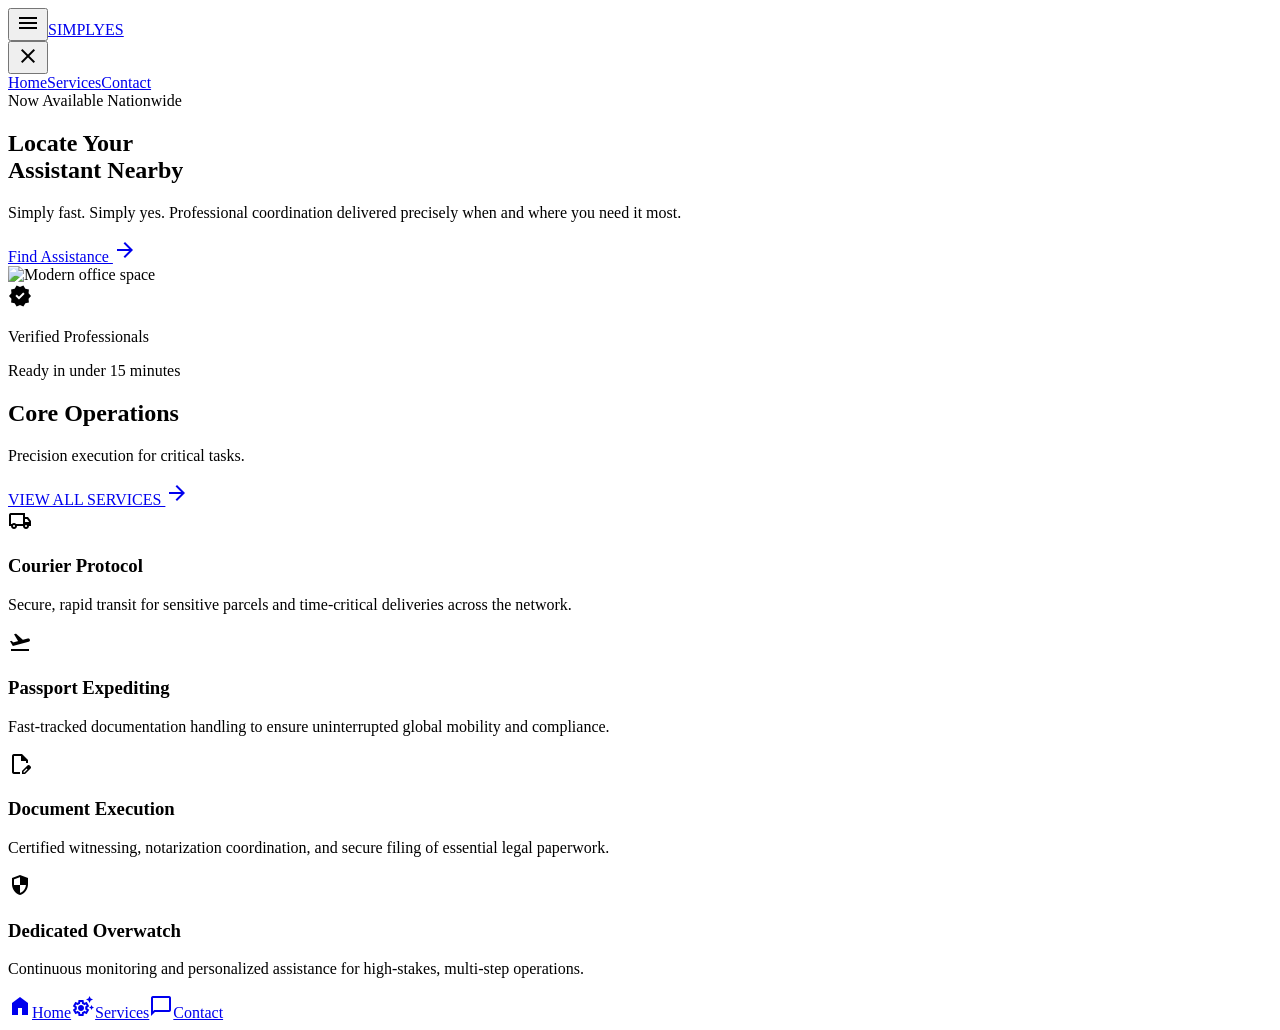
==== index.html @ 73995c8f "Initial commit" ====
<!DOCTYPE html>
<html class="light" lang="en">
<head>
<meta charset="utf-8"/>
<meta content="width=device-width, initial-scale=1.0" name="viewport"/>
<title>SIMPLYES - Locate Your Assistant</title>
<link href="https://fonts.googleapis.com/css2?family=Manrope:wght@400;500;600;700;800&family=Inter:wght@400;500;600&display=swap" rel="stylesheet"/>
<link href="https://fonts.googleapis.com/css2?family=Material+Symbols+Outlined:wght,FILL@100..700,0..1&display=swap" rel="stylesheet"/>
<script src="https://cdn.tailwindcss.com?plugins=forms,container-queries"></script>
<script id="tailwind-config">
  tailwind.config = {
    darkMode: "class",
    theme: {
      extend: {
        "colors": {
          "on-error": "#ffffff",
          "surface-container-high": "#e6e9e8",
          "outline": "#737a67",
          "tertiary": "#9b3684",
          "inverse-on-surface": "#eff1f0",
          "primary-container": "#8bc34a",
          "on-primary-fixed-variant": "#2e4f00",
          "surface-bright": "#f8faf9",
          "primary": "#3e6a00",
          "on-secondary-fixed": "#00201c",
          "tertiary-fixed": "#ffd7ee",
          "on-tertiary-fixed": "#3a0030",
          "surface-container-highest": "#e1e3e2",
          "error": "#ba1a1a",
          "surface-container-lowest": "#ffffff",
          "secondary-container": "#85f6e5",
          "on-surface": "#191c1c",
          "surface-dim": "#d8dada",
          "on-error-container": "#93000a",
          "background": "#f8faf9",
          "on-background": "#191c1c",
          "inverse-surface": "#2e3131",
          "surface-variant": "#e1e3e2",
          "error-container": "#ffdad6",
          "on-secondary": "#ffffff",
          "surface-container-low": "#f2f4f3",
          "tertiary-container": "#ff8bde",
          "on-surface-variant": "#424939",
          "primary-fixed-dim": "#9ed75b",
          "surface-container": "#eceeed",
          "primary-fixed": "#b9f474",
          "secondary-fixed": "#85f6e5",
          "on-primary-container": "#2d4e00",
          "outline-variant": "#c2c9b4",
          "on-primary-fixed": "#0f2000",
          "on-tertiary-fixed-variant": "#7e1b6a",
          "secondary": "#006a60",
          "on-primary": "#ffffff",
          "on-secondary-fixed-variant": "#005048",
          "on-secondary-container": "#007166",
          "on-tertiary": "#ffffff",
          "secondary-fixed-dim": "#67d9c9",
          "on-tertiary-container": "#7c1968",
          "inverse-primary": "#9ed75b",
          "surface": "#f8faf9",
          "tertiary-fixed-dim": "#ffade4",
          "surface-tint": "#3e6a00"
        },
        "borderRadius": {
          "DEFAULT": "0.125rem",
          "lg": "0.25rem",
          "xl": "0.5rem",
          "full": "0.75rem"
        },
        "spacing": {},
        "fontFamily": {
          "headline": ["Manrope"],
          "body": ["Inter"],
          "label": ["Inter"]
        }
      },
    },
  }
</script>
<style>
  body { min-height: max(884px, 100dvh); }
</style>
</head>
<body class="bg-surface text-on-surface font-body antialiased selection:bg-primary-fixed selection:text-on-primary-fixed">

<div id="site-header"></div>

<main class="pb-24">
  <!-- Hero Section -->
  <section class="relative px-6 pt-8 pb-12 overflow-hidden">
    <div class="max-w-7xl mx-auto flex flex-col md:flex-row items-center gap-12 relative z-10">
      <div class="w-full md:w-1/2 flex flex-col items-start text-left z-10">
        <div class="bg-primary_fixed/20 backdrop-blur-md px-4 py-1.5 rounded-full mb-6 border border-primary/10 inline-flex items-center gap-2">
          <span class="w-2 h-2 rounded-full bg-primary animate-pulse"></span>
          <span class="text-xs font-label font-medium text-on-primary-container tracking-wider uppercase">Now Available Nationwide</span>
        </div>
        <h1 class="font-headline font-extrabold text-[3.5rem] leading-[1.1] tracking-[-0.02em] text-on-surface mb-6">
          Locate Your <br/>
          <span class="text-transparent bg-clip-text bg-gradient-to-r from-primary to-primary-container">Assistant</span> Nearby
        </h1>
        <p class="font-body text-lg text-on-surface-variant mb-8 max-w-md leading-relaxed">
          Simply fast. Simply yes. Professional coordination delivered precisely when and where you need it most.
        </p>
        <a href="https://wa.me/1234567890?text=I%20need%20assistance" target="_blank" class="bg-gradient-to-r from-primary to-primary-container text-on-primary font-label font-medium text-base px-8 py-4 rounded-full shadow-[0px_12px_32px_rgba(25,28,28,0.08)] hover:shadow-[0px_16px_40px_rgba(62,106,0,0.15)] transition-all duration-300 transform hover:-translate-y-1 flex items-center gap-3">
          Find Assistance
          <span class="material-symbols-outlined text-sm" style="font-variation-settings: 'FILL' 1;">arrow_forward</span>
        </a>
      </div>
      <div class="w-full md:w-1/2 relative h-[400px] md:h-[600px] rounded-[2rem] overflow-hidden bg-surface-container-low isolate">
        <div class="absolute -inset-4 bg-tertiary-container/30 blur-3xl rounded-full z-0 pointer-events-none"></div>
        <img alt="Modern office space" class="absolute inset-0 w-full h-full object-cover z-10 mix-blend-multiply opacity-90" data-alt="clean bright modern office desk with laptop coffee cup and notebook soft natural lighting minimal aesthetic" src="https://lh3.googleusercontent.com/aida-public/[base64]"/>
        <!-- Glassmorphism Floating Card -->
        <div class="absolute bottom-6 left-6 right-6 md:left-auto md:right-8 md:bottom-8 bg-surface/70 backdrop-blur-[20px] p-5 rounded-xl border border-outline-variant/15 shadow-[0px_12px_32px_rgba(25,28,28,0.04)] z-20 flex items-center gap-4">
          <div class="w-12 h-12 rounded-full bg-primary-container flex items-center justify-center text-on-primary-container">
            <span class="material-symbols-outlined" style="font-variation-settings: 'FILL' 1;">verified</span>
          </div>
          <div>
            <p class="font-headline font-bold text-on-surface text-sm">Verified Professionals</p>
            <p class="font-body text-xs text-on-surface-variant">Ready in under 15 minutes</p>
          </div>
        </div>
      </div>
    </div>
  </section>

  <!-- Core Operations Bento Grid -->
  <section class="px-6 py-16 bg-surface-container-low">
    <div class="max-w-7xl mx-auto">
      <div class="mb-12 flex flex-col md:flex-row md:items-end justify-between gap-4">
        <div>
          <h2 class="font-headline font-bold text-3xl text-on-surface tracking-tight">Core Operations</h2>
          <p class="font-body text-on-surface-variant mt-2">Precision execution for critical tasks.</p>
        </div>
        <a href="services.html" class="text-primary font-label font-medium text-sm tracking-widest flex items-center gap-2 hover:opacity-80 transition-opacity">
          VIEW ALL SERVICES
          <span class="material-symbols-outlined text-xs">arrow_forward</span>
        </a>
      </div>
      <div class="grid grid-cols-1 md:grid-cols-2 gap-6">
        <!-- Card 1 -->
        <div class="group bg-surface-container-lowest p-8 rounded-2xl flex flex-col gap-6 hover:shadow-[0px_12px_32px_rgba(25,28,28,0.04)] transition-all duration-300">
          <div class="w-14 h-14 rounded-full bg-surface-container-low flex items-center justify-center group-hover:bg-primary-container/20 transition-colors">
            <span class="material-symbols-outlined text-2xl text-primary" style="font-variation-settings: 'FILL' 0;">local_shipping</span>
          </div>
          <div>
            <h3 class="font-headline font-bold text-xl text-on-surface mb-2">Courier Protocol</h3>
            <p class="font-body text-on-surface-variant text-sm leading-relaxed">Secure, rapid transit for sensitive parcels and time-critical deliveries across the network.</p>
          </div>
        </div>
        <!-- Card 2 -->
        <div class="group bg-surface-container-lowest p-8 rounded-2xl flex flex-col gap-6 hover:shadow-[0px_12px_32px_rgba(25,28,28,0.04)] transition-all duration-300">
          <div class="w-14 h-14 rounded-full bg-surface-container-low flex items-center justify-center group-hover:bg-secondary-container/30 transition-colors">
            <span class="material-symbols-outlined text-2xl text-secondary" style="font-variation-settings: 'FILL' 0;">flight_takeoff</span>
          </div>
          <div>
            <h3 class="font-headline font-bold text-xl text-on-surface mb-2">Passport Expediting</h3>
            <p class="font-body text-on-surface-variant text-sm leading-relaxed">Fast-tracked documentation handling to ensure uninterrupted global mobility and compliance.</p>
          </div>
        </div>
        <!-- Card 3 -->
        <div class="group bg-surface-container-lowest p-8 rounded-2xl flex flex-col gap-6 hover:shadow-[0px_12px_32px_rgba(25,28,28,0.04)] transition-all duration-300">
          <div class="w-14 h-14 rounded-full bg-surface-container-low flex items-center justify-center group-hover:bg-secondary-container/30 transition-colors">
            <span class="material-symbols-outlined text-2xl text-secondary" style="font-variation-settings: 'FILL' 0;">edit_document</span>
          </div>
          <div>
            <h3 class="font-headline font-bold text-xl text-on-surface mb-2">Document Execution</h3>
            <p class="font-body text-on-surface-variant text-sm leading-relaxed">Certified witnessing, notarization coordination, and secure filing of essential legal paperwork.</p>
          </div>
        </div>
        <!-- Card 4 -->
        <div class="group bg-surface-container-lowest p-8 rounded-2xl flex flex-col gap-6 hover:shadow-[0px_12px_32px_rgba(25,28,28,0.04)] transition-all duration-300">
          <div class="w-14 h-14 rounded-full bg-surface-container-low flex items-center justify-center group-hover:bg-primary-container/20 transition-colors">
            <span class="material-symbols-outlined text-2xl text-primary" style="font-variation-settings: 'FILL' 0;">security</span>
          </div>
          <div>
            <h3 class="font-headline font-bold text-xl text-on-surface mb-2">Dedicated Overwatch</h3>
            <p class="font-body text-on-surface-variant text-sm leading-relaxed">Continuous monitoring and personalized assistance for high-stakes, multi-step operations.</p>
          </div>
        </div>
      </div>
    </div>
  </section>
</main>

<div id="site-nav"></div>
<script src="components.js"></script>
</body>
</html>
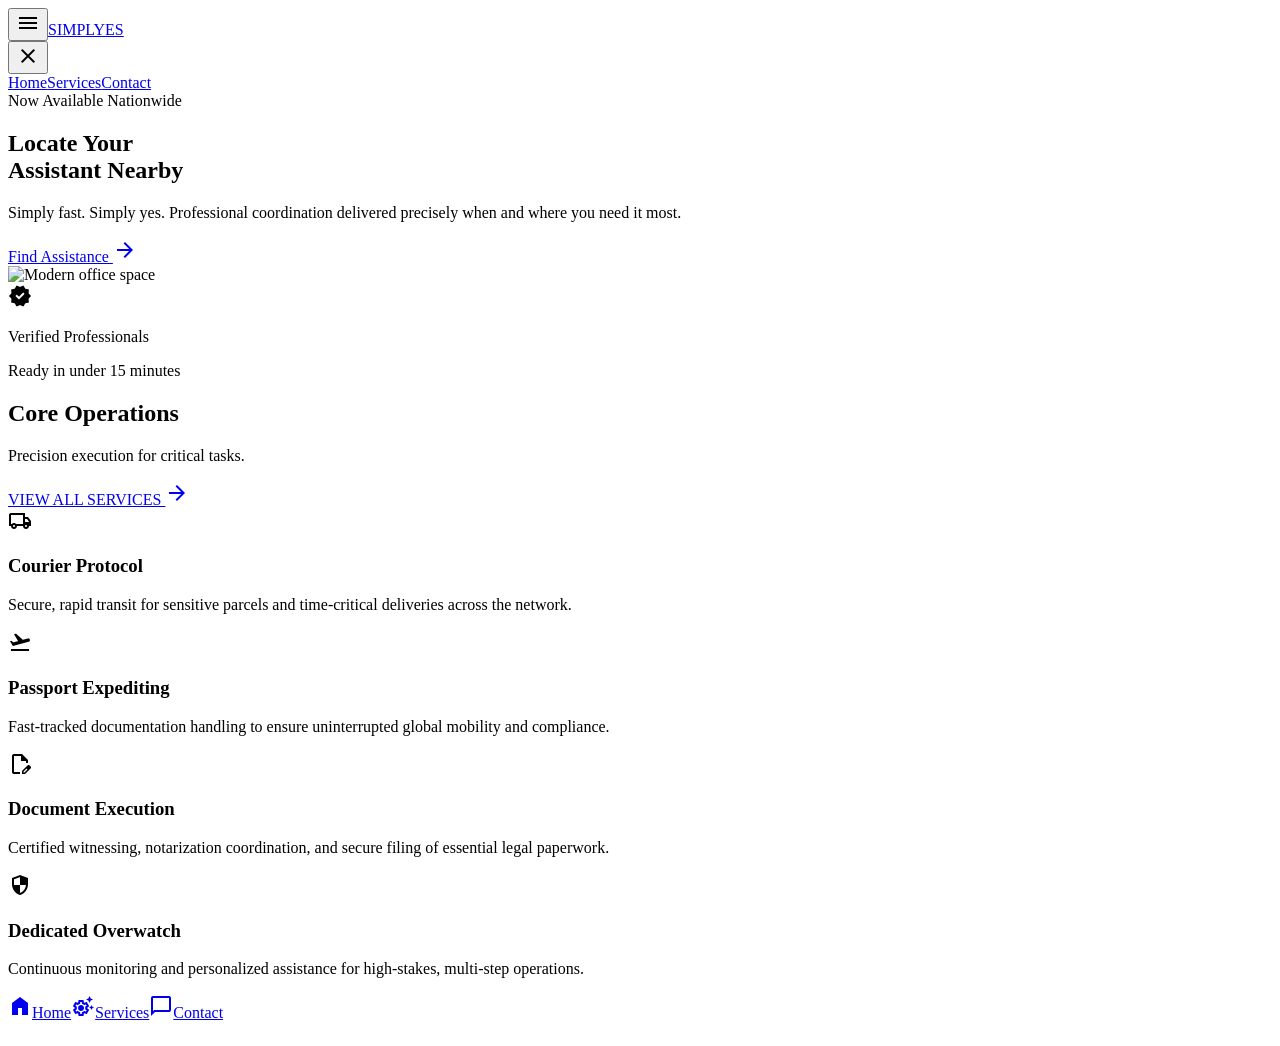
==== commit 9225ce6e: "Optimize for mobile, fix viewport, and add smooth page transitions" ====
--- a/index.html
+++ b/index.html
@@ -2,10 +2,13 @@
 <html class="light" lang="en">
 <head>
 <meta charset="utf-8"/>
-<meta content="width=device-width, initial-scale=1.0" name="viewport"/>
+<meta name="viewport" content="width=device-width, initial-scale=1.0, viewport-fit=cover"/>
 <title>SIMPLYES - Locate Your Assistant</title>
+<link rel="preconnect" href="https://fonts.googleapis.com">
+<link rel="preconnect" href="https://fonts.gstatic.com" crossorigin>
 <link href="https://fonts.googleapis.com/css2?family=Manrope:wght@400;500;600;700;800&family=Inter:wght@400;500;600&display=swap" rel="stylesheet"/>
 <link href="https://fonts.googleapis.com/css2?family=Material+Symbols+Outlined:wght,FILL@100..700,0..1&display=swap" rel="stylesheet"/>
+<link rel="preconnect" href="https://cdn.tailwindcss.com">
 <script src="https://cdn.tailwindcss.com?plugins=forms,container-queries"></script>
 <script id="tailwind-config">
   tailwind.config = {
@@ -78,10 +81,17 @@
   }
 </script>
 <style>
-  body { min-height: max(884px, 100dvh); }
+  /* View Transitions API for modern smooth routing */
+  @view-transition { navigation: auto; }
+  /* Fallback fade-in for older browsers */
+  @keyframes fadeIn { from { opacity: 0; } to { opacity: 1; } }
+  body { 
+    min-height: max(884px, 100dvh); 
+    animation: fadeIn 0.4s cubic-bezier(0.4, 0, 0.2, 1) forwards;
+  }
 </style>
 </head>
-<body class="bg-surface text-on-surface font-body antialiased selection:bg-primary-fixed selection:text-on-primary-fixed">
+<body class="bg-surface text-on-surface font-body antialiased selection:bg-primary-fixed selection:text-on-primary-fixed overflow-x-hidden">
 
 <div id="site-header"></div>
 
@@ -108,7 +118,7 @@
       </div>
       <div class="w-full md:w-1/2 relative h-[400px] md:h-[600px] rounded-[2rem] overflow-hidden bg-surface-container-low isolate">
         <div class="absolute -inset-4 bg-tertiary-container/30 blur-3xl rounded-full z-0 pointer-events-none"></div>
-        <img alt="Modern office space" class="absolute inset-0 w-full h-full object-cover z-10 mix-blend-multiply opacity-90" data-alt="clean bright modern office desk with laptop coffee cup and notebook soft natural lighting minimal aesthetic" src="https://lh3.googleusercontent.com/aida-public/[base64]"/>
+        <img alt="Modern office space" fetchpriority="high" loading="eager" class="absolute inset-0 w-full h-full object-cover z-10 mix-blend-multiply opacity-90" data-alt="clean bright modern office desk with laptop coffee cup and notebook soft natural lighting minimal aesthetic" src="https://lh3.googleusercontent.com/aida-public/[base64]"/>
         <!-- Glassmorphism Floating Card -->
         <div class="absolute bottom-6 left-6 right-6 md:left-auto md:right-8 md:bottom-8 bg-surface/70 backdrop-blur-[20px] p-5 rounded-xl border border-outline-variant/15 shadow-[0px_12px_32px_rgba(25,28,28,0.04)] z-20 flex items-center gap-4">
           <div class="w-12 h-12 rounded-full bg-primary-container flex items-center justify-center text-on-primary-container">
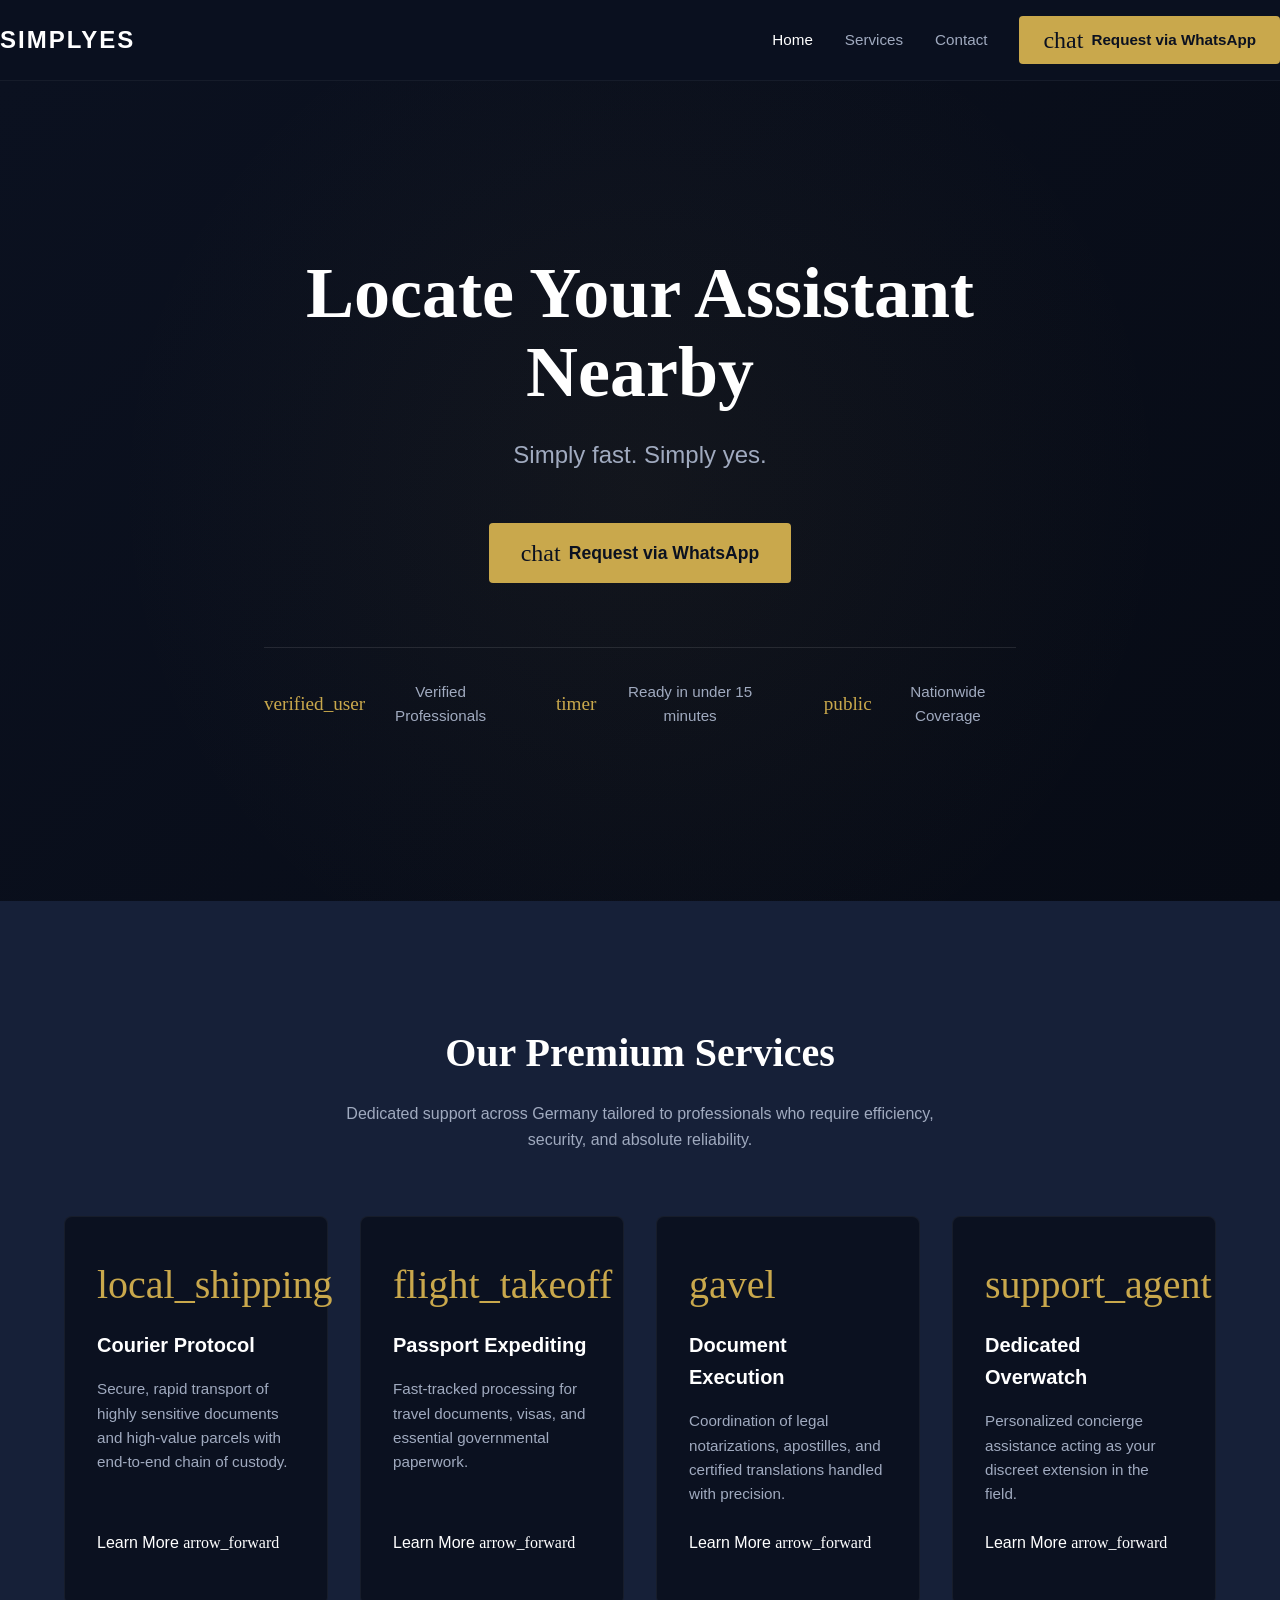
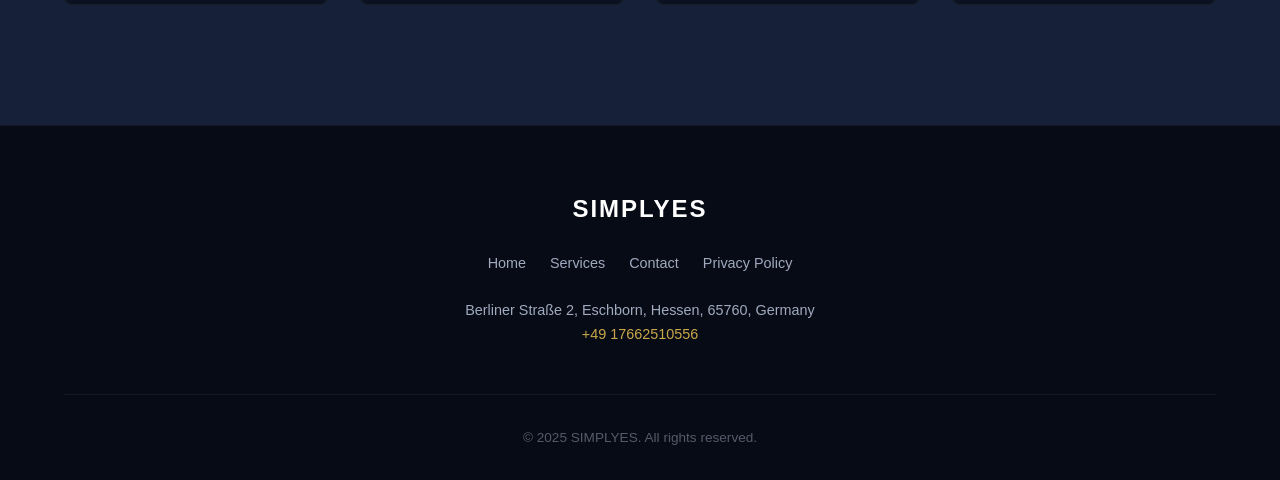
==== commit fb106ac6: "Redesign and rebuild website from scratch with premium aesthetic" ====
--- a/index.html
+++ b/index.html
@@ -1,198 +1,138 @@
 <!DOCTYPE html>
-<html class="light" lang="en">
+<html lang="en">
 <head>
-<meta charset="utf-8"/>
-<meta name="viewport" content="width=device-width, initial-scale=1.0, viewport-fit=cover"/>
-<title>SIMPLYES - Locate Your Assistant</title>
-<link rel="preconnect" href="https://fonts.googleapis.com">
-<link rel="preconnect" href="https://fonts.gstatic.com" crossorigin>
-<link href="https://fonts.googleapis.com/css2?family=Manrope:wght@400;500;600;700;800&family=Inter:wght@400;500;600&display=swap" rel="stylesheet"/>
-<link href="https://fonts.googleapis.com/css2?family=Material+Symbols+Outlined:wght,FILL@100..700,0..1&display=swap" rel="stylesheet"/>
-<link rel="preconnect" href="https://cdn.tailwindcss.com">
-<script src="https://cdn.tailwindcss.com?plugins=forms,container-queries"></script>
-<script id="tailwind-config">
-  tailwind.config = {
-    darkMode: "class",
-    theme: {
-      extend: {
-        "colors": {
-          "on-error": "#ffffff",
-          "surface-container-high": "#e6e9e8",
-          "outline": "#737a67",
-          "tertiary": "#9b3684",
-          "inverse-on-surface": "#eff1f0",
-          "primary-container": "#8bc34a",
-          "on-primary-fixed-variant": "#2e4f00",
-          "surface-bright": "#f8faf9",
-          "primary": "#3e6a00",
-          "on-secondary-fixed": "#00201c",
-          "tertiary-fixed": "#ffd7ee",
-          "on-tertiary-fixed": "#3a0030",
-          "surface-container-highest": "#e1e3e2",
-          "error": "#ba1a1a",
-          "surface-container-lowest": "#ffffff",
-          "secondary-container": "#85f6e5",
-          "on-surface": "#191c1c",
-          "surface-dim": "#d8dada",
-          "on-error-container": "#93000a",
-          "background": "#f8faf9",
-          "on-background": "#191c1c",
-          "inverse-surface": "#2e3131",
-          "surface-variant": "#e1e3e2",
-          "error-container": "#ffdad6",
-          "on-secondary": "#ffffff",
-          "surface-container-low": "#f2f4f3",
-          "tertiary-container": "#ff8bde",
-          "on-surface-variant": "#424939",
-          "primary-fixed-dim": "#9ed75b",
-          "surface-container": "#eceeed",
-          "primary-fixed": "#b9f474",
-          "secondary-fixed": "#85f6e5",
-          "on-primary-container": "#2d4e00",
-          "outline-variant": "#c2c9b4",
-          "on-primary-fixed": "#0f2000",
-          "on-tertiary-fixed-variant": "#7e1b6a",
-          "secondary": "#006a60",
-          "on-primary": "#ffffff",
-          "on-secondary-fixed-variant": "#005048",
-          "on-secondary-container": "#007166",
-          "on-tertiary": "#ffffff",
-          "secondary-fixed-dim": "#67d9c9",
-          "on-tertiary-container": "#7c1968",
-          "inverse-primary": "#9ed75b",
-          "surface": "#f8faf9",
-          "tertiary-fixed-dim": "#ffade4",
-          "surface-tint": "#3e6a00"
-        },
-        "borderRadius": {
-          "DEFAULT": "0.125rem",
-          "lg": "0.25rem",
-          "xl": "0.5rem",
-          "full": "0.75rem"
-        },
-        "spacing": {},
-        "fontFamily": {
-          "headline": ["Manrope"],
-          "body": ["Inter"],
-          "label": ["Inter"]
-        }
-      },
-    },
-  }
-</script>
-<style>
-  /* View Transitions API for modern smooth routing */
-  @view-transition { navigation: auto; }
-  /* Fallback fade-in for older browsers */
-  @keyframes fadeIn { from { opacity: 0; } to { opacity: 1; } }
-  body { 
-    min-height: max(884px, 100dvh); 
-    animation: fadeIn 0.4s cubic-bezier(0.4, 0, 0.2, 1) forwards;
-  }
-</style>
+  <meta charset="UTF-8">
+  <meta name="viewport" content="width=device-width, initial-scale=1.0">
+  <title>SIMPLYES | Professional Concierge & Coordination Services</title>
+  <meta name="description" content="Premium professional coordination services in Germany. Courier, passport expediting, document notarization, and dedicated concierge assistance.">
+  <link rel="canonical" href="https://simplyes.de/index.html">
+  
+  <!-- Security -->
+  <meta http-equiv="Content-Security-Policy" content="default-src 'self'; font-src 'self' https://fonts.googleapis.com https://fonts.gstatic.com; style-src 'self' 'unsafe-inline' https://fonts.googleapis.com https://cdnjs.cloudflare.com; frame-src 'self' https://maps.googleapis.com; img-src 'self' data:; script-src 'self' 'unsafe-inline'; connect-src 'self' https://wa.me;">
+  <meta name="referrer" content="strict-origin-when-cross-origin">
+  <meta http-equiv="X-Content-Type-Options" content="nosniff">
+  <meta http-equiv="X-Frame-Options" content="DENY">
+
+  <!-- Fonts & Icons -->
+  <link rel="preconnect" href="https://fonts.googleapis.com">
+  <link rel="preconnect" href="https://fonts.gstatic.com" crossorigin>
+  <link href="https://fonts.googleapis.com/css2?family=Inter:wght@300;400;500;600;700&family=Playfair+Display:wght@400;600;700&display=swap" rel="stylesheet">
+  <link href="https://fonts.googleapis.com/icon?family=Material+Icons" rel="stylesheet">
+
+  <link rel="stylesheet" href="style.css">
 </head>
-<body class="bg-surface text-on-surface font-body antialiased selection:bg-primary-fixed selection:text-on-primary-fixed overflow-x-hidden">
+<body>
 
-<div id="site-header"></div>
-
-<main class="pb-24">
-  <!-- Hero Section -->
-  <section class="relative px-6 pt-8 pb-12 overflow-hidden">
-    <div class="max-w-7xl mx-auto flex flex-col md:flex-row items-center gap-12 relative z-10">
-      <div class="w-full md:w-1/2 flex flex-col items-start text-left z-10">
-        <div class="bg-primary_fixed/20 backdrop-blur-md px-4 py-1.5 rounded-full mb-6 border border-primary/10 inline-flex items-center gap-2">
-          <span class="w-2 h-2 rounded-full bg-primary animate-pulse"></span>
-          <span class="text-xs font-label font-medium text-on-primary-container tracking-wider uppercase">Now Available Nationwide</span>
-        </div>
-        <h1 class="font-headline font-extrabold text-[3.5rem] leading-[1.1] tracking-[-0.02em] text-on-surface mb-6">
-          Locate Your <br/>
-          <span class="text-transparent bg-clip-text bg-gradient-to-r from-primary to-primary-container">Assistant</span> Nearby
-        </h1>
-        <p class="font-body text-lg text-on-surface-variant mb-8 max-w-md leading-relaxed">
-          Simply fast. Simply yes. Professional coordination delivered precisely when and where you need it most.
-        </p>
-        <a href="https://wa.me/1234567890?text=I%20need%20assistance" target="_blank" class="bg-gradient-to-r from-primary to-primary-container text-on-primary font-label font-medium text-base px-8 py-4 rounded-full shadow-[0px_12px_32px_rgba(25,28,28,0.08)] hover:shadow-[0px_16px_40px_rgba(62,106,0,0.15)] transition-all duration-300 transform hover:-translate-y-1 flex items-center gap-3">
-          Find Assistance
-          <span class="material-symbols-outlined text-sm" style="font-variation-settings: 'FILL' 1;">arrow_forward</span>
+  <!-- Navbar -->
+  <nav class="navbar">
+    <div class="nav-container">
+      <a href="index.html" class="logo">SIMPLYES</a>
+      <div class="nav-links" id="navLinks">
+        <a href="index.html" class="nav-link active">Home</a>
+        <a href="services.html" class="nav-link">Services</a>
+        <a href="contact.html" class="nav-link">Contact</a>
+        <a href="https://wa.me/4917662510556" class="cta-button" target="_blank" rel="noopener noreferrer">
+          <span class="material-icons">chat</span> Request via WhatsApp
         </a>
       </div>
-      <div class="w-full md:w-1/2 relative h-[400px] md:h-[600px] rounded-[2rem] overflow-hidden bg-surface-container-low isolate">
-        <div class="absolute -inset-4 bg-tertiary-container/30 blur-3xl rounded-full z-0 pointer-events-none"></div>
-        <img alt="Modern office space" fetchpriority="high" loading="eager" class="absolute inset-0 w-full h-full object-cover z-10 mix-blend-multiply opacity-90" data-alt="clean bright modern office desk with laptop coffee cup and notebook soft natural lighting minimal aesthetic" src="https://lh3.googleusercontent.com/aida-public/[base64]"/>
-        <!-- Glassmorphism Floating Card -->
-        <div class="absolute bottom-6 left-6 right-6 md:left-auto md:right-8 md:bottom-8 bg-surface/70 backdrop-blur-[20px] p-5 rounded-xl border border-outline-variant/15 shadow-[0px_12px_32px_rgba(25,28,28,0.04)] z-20 flex items-center gap-4">
-          <div class="w-12 h-12 rounded-full bg-primary-container flex items-center justify-center text-on-primary-container">
-            <span class="material-symbols-outlined" style="font-variation-settings: 'FILL' 1;">verified</span>
-          </div>
-          <div>
-            <p class="font-headline font-bold text-on-surface text-sm">Verified Professionals</p>
-            <p class="font-body text-xs text-on-surface-variant">Ready in under 15 minutes</p>
-          </div>
+      <button class="mobile-menu-btn" id="mobileMenuBtn" aria-label="Toggle menu">
+        <span class="material-icons">menu</span>
+      </button>
+    </div>
+  </nav>
+
+  <!-- Hero Section -->
+  <section class="hero">
+    <div class="hero-bg-anim"></div>
+    <div class="hero-content">
+      <h1 class="hero-title">Locate Your Assistant Nearby</h1>
+      <p class="hero-subtitle">Simply fast. Simply yes.</p>
+      <a href="https://wa.me/4917662510556" class="cta-button" style="padding: 16px 32px; font-size: 1.1rem;" target="_blank" rel="noopener noreferrer">
+        <span class="material-icons">chat</span> Request via WhatsApp
+      </a>
+      
+      <div class="trust-bar">
+        <div class="trust-item">
+          <span class="material-icons">verified_user</span> Verified Professionals
+        </div>
+        <div class="trust-item">
+          <span class="material-icons">timer</span> Ready in under 15 minutes
+        </div>
+        <div class="trust-item">
+          <span class="material-icons">public</span> Nationwide Coverage
         </div>
       </div>
     </div>
   </section>
 
-  <!-- Core Operations Bento Grid -->
-  <section class="px-6 py-16 bg-surface-container-low">
-    <div class="max-w-7xl mx-auto">
-      <div class="mb-12 flex flex-col md:flex-row md:items-end justify-between gap-4">
-        <div>
-          <h2 class="font-headline font-bold text-3xl text-on-surface tracking-tight">Core Operations</h2>
-          <p class="font-body text-on-surface-variant mt-2">Precision execution for critical tasks.</p>
+  <!-- Services Preview Section -->
+  <section class="services-section">
+    <div class="container">
+      <div class="section-header">
+        <h2 class="section-title">Our Premium Services</h2>
+        <p style="color: var(--text-gray); max-width: 600px; margin: 0 auto;">Dedicated support across Germany tailored to professionals who require efficiency, security, and absolute reliability.</p>
+      </div>
+      
+      <div class="services-grid">
+        <!-- Service 1 -->
+        <div class="service-card">
+          <span class="material-icons service-icon">local_shipping</span>
+          <h3 class="service-title">Courier Protocol</h3>
+          <p class="service-desc">Secure, rapid transport of highly sensitive documents and high-value parcels with end-to-end chain of custody.</p>
+          <a href="services.html" class="service-link">Learn More <span class="material-icons" style="font-size: 1rem;">arrow_forward</span></a>
         </div>
-        <a href="services.html" class="text-primary font-label font-medium text-sm tracking-widest flex items-center gap-2 hover:opacity-80 transition-opacity">
-          VIEW ALL SERVICES
-          <span class="material-symbols-outlined text-xs">arrow_forward</span>
-        </a>
-      </div>
-      <div class="grid grid-cols-1 md:grid-cols-2 gap-6">
-        <!-- Card 1 -->
-        <div class="group bg-surface-container-lowest p-8 rounded-2xl flex flex-col gap-6 hover:shadow-[0px_12px_32px_rgba(25,28,28,0.04)] transition-all duration-300">
-          <div class="w-14 h-14 rounded-full bg-surface-container-low flex items-center justify-center group-hover:bg-primary-container/20 transition-colors">
-            <span class="material-symbols-outlined text-2xl text-primary" style="font-variation-settings: 'FILL' 0;">local_shipping</span>
-          </div>
-          <div>
-            <h3 class="font-headline font-bold text-xl text-on-surface mb-2">Courier Protocol</h3>
-            <p class="font-body text-on-surface-variant text-sm leading-relaxed">Secure, rapid transit for sensitive parcels and time-critical deliveries across the network.</p>
-          </div>
+        <!-- Service 2 -->
+        <div class="service-card">
+          <span class="material-icons service-icon">flight_takeoff</span>
+          <h3 class="service-title">Passport Expediting</h3>
+          <p class="service-desc">Fast-tracked processing for travel documents, visas, and essential governmental paperwork.</p>
+          <a href="services.html" class="service-link">Learn More <span class="material-icons" style="font-size: 1rem;">arrow_forward</span></a>
         </div>
-        <!-- Card 2 -->
-        <div class="group bg-surface-container-lowest p-8 rounded-2xl flex flex-col gap-6 hover:shadow-[0px_12px_32px_rgba(25,28,28,0.04)] transition-all duration-300">
-          <div class="w-14 h-14 rounded-full bg-surface-container-low flex items-center justify-center group-hover:bg-secondary-container/30 transition-colors">
-            <span class="material-symbols-outlined text-2xl text-secondary" style="font-variation-settings: 'FILL' 0;">flight_takeoff</span>
-          </div>
-          <div>
-            <h3 class="font-headline font-bold text-xl text-on-surface mb-2">Passport Expediting</h3>
-            <p class="font-body text-on-surface-variant text-sm leading-relaxed">Fast-tracked documentation handling to ensure uninterrupted global mobility and compliance.</p>
-          </div>
+        <!-- Service 3 -->
+        <div class="service-card">
+          <span class="material-icons service-icon">gavel</span>
+          <h3 class="service-title">Document Execution</h3>
+          <p class="service-desc">Coordination of legal notarizations, apostilles, and certified translations handled with precision.</p>
+          <a href="services.html" class="service-link">Learn More <span class="material-icons" style="font-size: 1rem;">arrow_forward</span></a>
         </div>
-        <!-- Card 3 -->
-        <div class="group bg-surface-container-lowest p-8 rounded-2xl flex flex-col gap-6 hover:shadow-[0px_12px_32px_rgba(25,28,28,0.04)] transition-all duration-300">
-          <div class="w-14 h-14 rounded-full bg-surface-container-low flex items-center justify-center group-hover:bg-secondary-container/30 transition-colors">
-            <span class="material-symbols-outlined text-2xl text-secondary" style="font-variation-settings: 'FILL' 0;">edit_document</span>
-          </div>
-          <div>
-            <h3 class="font-headline font-bold text-xl text-on-surface mb-2">Document Execution</h3>
-            <p class="font-body text-on-surface-variant text-sm leading-relaxed">Certified witnessing, notarization coordination, and secure filing of essential legal paperwork.</p>
-          </div>
-        </div>
-        <!-- Card 4 -->
-        <div class="group bg-surface-container-lowest p-8 rounded-2xl flex flex-col gap-6 hover:shadow-[0px_12px_32px_rgba(25,28,28,0.04)] transition-all duration-300">
-          <div class="w-14 h-14 rounded-full bg-surface-container-low flex items-center justify-center group-hover:bg-primary-container/20 transition-colors">
-            <span class="material-symbols-outlined text-2xl text-primary" style="font-variation-settings: 'FILL' 0;">security</span>
-          </div>
-          <div>
-            <h3 class="font-headline font-bold text-xl text-on-surface mb-2">Dedicated Overwatch</h3>
-            <p class="font-body text-on-surface-variant text-sm leading-relaxed">Continuous monitoring and personalized assistance for high-stakes, multi-step operations.</p>
-          </div>
+        <!-- Service 4 -->
+        <div class="service-card">
+          <span class="material-icons service-icon">support_agent</span>
+          <h3 class="service-title">Dedicated Overwatch</h3>
+          <p class="service-desc">Personalized concierge assistance acting as your discreet extension in the field.</p>
+          <a href="services.html" class="service-link">Learn More <span class="material-icons" style="font-size: 1rem;">arrow_forward</span></a>
         </div>
       </div>
     </div>
   </section>
-</main>
 
-<div id="site-nav"></div>
-<script src="components.js"></script>
+  <!-- Footer -->
+  <footer class="footer">
+    <div class="container">
+      <div class="footer-content">
+        <div class="footer-logo">SIMPLYES</div>
+        <div class="footer-links">
+          <a href="index.html" class="footer-link">Home</a>
+          <a href="services.html" class="footer-link">Services</a>
+          <a href="contact.html" class="footer-link">Contact</a>
+          <a href="#" class="footer-link">Privacy Policy</a>
+        </div>
+        <p style="color: var(--text-gray); font-size: 0.9rem;">
+          Berliner Straße 2, Eschborn, Hessen, 65760, Germany<br>
+          <a href="tel:+4917662510556" style="color: var(--accent-gold); text-decoration: none;">+49 17662510556</a>
+        </p>
+      </div>
+      <div class="footer-bottom">
+        &copy; 2025 SIMPLYES. All rights reserved.
+      </div>
+    </div>
+  </footer>
+
+  <script>
+    document.getElementById('mobileMenuBtn').addEventListener('click', function() {
+      const navLinks = document.getElementById('navLinks');
+      navLinks.classList.toggle('active');
+    });
+  </script>
 </body>
 </html>
--- a/style.css
+++ b/style.css
@@ -0,0 +1,420 @@
+:root {
+  --primary-navy: #0B1120;
+  --primary-navy-light: #162038;
+  --accent-gold: #C9A84C;
+  --accent-gold-hover: #b59540;
+  --text-white: #FFFFFF;
+  --text-gray: #A0AABF;
+  --bg-dark: #070B15;
+}
+
+* {
+  margin: 0;
+  padding: 0;
+  box-sizing: border-box;
+}
+
+body {
+  font-family: 'Inter', sans-serif;
+  background-color: var(--primary-navy);
+  color: var(--text-white);
+  line-height: 1.6;
+  overflow-x: hidden;
+}
+
+h1, h2, h3, h4, h5, h6 {
+  font-family: 'Playfair Display', serif;
+  font-weight: 600;
+}
+
+a {
+  text-decoration: none;
+  color: inherit;
+}
+
+.container {
+  max-width: 1200px;
+  margin: 0 auto;
+  padding: 0 24px;
+}
+
+/* Navbar */
+.navbar {
+  position: sticky;
+  top: 0;
+  background-color: rgba(11, 17, 32, 0.95);
+  backdrop-filter: blur(10px);
+  -webkit-backdrop-filter: blur(10px);
+  z-index: 1000;
+  border-bottom: 1px solid rgba(255, 255, 255, 0.05);
+}
+
+.nav-container {
+  display: flex;
+  justify-content: space-between;
+  align-items: center;
+  height: 80px;
+}
+
+.logo {
+  font-family: 'Inter', sans-serif;
+  font-weight: 700;
+  font-size: 1.5rem;
+  letter-spacing: 2px;
+  color: var(--text-white);
+}
+
+.nav-links {
+  display: flex;
+  gap: 32px;
+  align-items: center;
+}
+
+.nav-link {
+  font-size: 0.95rem;
+  font-weight: 500;
+  color: var(--text-gray);
+  transition: color 0.3s ease;
+}
+
+.nav-link:hover, .nav-link.active {
+  color: var(--text-white);
+}
+
+.cta-button {
+  background-color: var(--accent-gold);
+  color: var(--primary-navy);
+  padding: 12px 24px;
+  border-radius: 4px;
+  font-weight: 600;
+  font-size: 0.95rem;
+  transition: background-color 0.3s ease, transform 0.3s ease;
+  display: inline-flex;
+  align-items: center;
+  gap: 8px;
+}
+
+.cta-button:hover {
+  background-color: var(--accent-gold-hover);
+  transform: translateY(-2px);
+}
+
+.cta-button.outline {
+  background-color: transparent;
+  color: var(--accent-gold);
+  border: 1px solid var(--accent-gold);
+}
+
+.cta-button.outline:hover {
+  background-color: rgba(201, 168, 76, 0.1);
+  transform: translateY(-2px);
+}
+
+.mobile-menu-btn {
+  display: none;
+  background: none;
+  border: none;
+  color: var(--text-white);
+  font-size: 1.5rem;
+  cursor: pointer;
+}
+
+/* Hero Section */
+.hero {
+  height: calc(100vh - 80px);
+  min-height: 600px;
+  display: flex;
+  align-items: center;
+  justify-content: center;
+  text-align: center;
+  position: relative;
+  overflow: hidden;
+  background: linear-gradient(135deg, var(--primary-navy) 0%, var(--bg-dark) 100%);
+}
+
+.hero-bg-anim {
+  position: absolute;
+  top: 0;
+  left: 0;
+  width: 100%;
+  height: 100%;
+  background: radial-gradient(circle at center, rgba(201, 168, 76, 0.05) 0%, transparent 70%);
+  animation: pulse 8s infinite alternate;
+}
+
+@keyframes pulse {
+  0% { transform: scale(1); opacity: 0.5; }
+  100% { transform: scale(1.5); opacity: 1; }
+}
+
+.hero-content {
+  position: relative;
+  z-index: 10;
+  max-width: 800px;
+  padding: 0 24px;
+}
+
+.hero-title {
+  font-size: 4.5rem;
+  line-height: 1.1;
+  margin-bottom: 24px;
+}
+
+.hero-subtitle {
+  font-size: 1.5rem;
+  color: var(--text-gray);
+  margin-bottom: 48px;
+  font-weight: 300;
+}
+
+/* Trust Bar */
+.trust-bar {
+  display: flex;
+  justify-content: center;
+  gap: 48px;
+  margin-top: 64px;
+  border-top: 1px solid rgba(255, 255, 255, 0.1);
+  padding-top: 32px;
+}
+
+.trust-item {
+  display: flex;
+  align-items: center;
+  gap: 8px;
+  font-size: 0.95rem;
+  color: var(--text-gray);
+  font-weight: 500;
+}
+
+.trust-item .material-icons {
+  color: var(--accent-gold);
+  font-size: 1.2rem;
+}
+
+/* Services Section */
+.services-section {
+  padding: 120px 0;
+  background-color: var(--primary-navy-light);
+}
+
+.section-header {
+  text-align: center;
+  margin-bottom: 64px;
+}
+
+.section-title {
+  font-size: 2.5rem;
+  margin-bottom: 16px;
+}
+
+.services-grid {
+  display: grid;
+  grid-template-columns: repeat(auto-fit, minmax(250px, 1fr));
+  gap: 32px;
+}
+
+.service-card {
+  background-color: var(--primary-navy);
+  padding: 48px 32px;
+  border-radius: 8px;
+  border: 1px solid rgba(255, 255, 255, 0.05);
+  transition: transform 0.3s ease, border-color 0.3s ease;
+  height: 100%;
+  display: flex;
+  flex-direction: column;
+}
+
+.service-card:hover {
+  transform: translateY(-5px);
+  border-color: rgba(201, 168, 76, 0.3);
+}
+
+.service-icon {
+  font-size: 2.5rem;
+  color: var(--accent-gold);
+  margin-bottom: 24px;
+}
+
+.service-title {
+  font-size: 1.25rem;
+  margin-bottom: 16px;
+  font-family: 'Inter', sans-serif;
+}
+
+.service-desc {
+  color: var(--text-gray);
+  font-size: 0.95rem;
+  margin-bottom: 24px;
+  flex-grow: 1;
+}
+
+/* Contact Section */
+.contact-section {
+  padding: 120px 0;
+  background-color: var(--primary-navy);
+}
+
+.contact-grid {
+  display: grid;
+  grid-template-columns: 1fr 1fr;
+  gap: 64px;
+  align-items: center;
+}
+
+.contact-info {
+  display: flex;
+  flex-direction: column;
+  gap: 32px;
+}
+
+.contact-info-item {
+  display: flex;
+  align-items: flex-start;
+  gap: 16px;
+}
+
+.contact-info-icon {
+  font-size: 1.5rem;
+  color: var(--accent-gold);
+}
+
+.contact-info-text h4 {
+  font-family: 'Inter', sans-serif;
+  font-size: 1.1rem;
+  margin-bottom: 4px;
+  color: var(--text-white);
+}
+
+.contact-info-text p, .contact-info-text a {
+  color: var(--text-gray);
+  font-size: 0.95rem;
+}
+
+.contact-info-text a:hover {
+  color: var(--accent-gold);
+}
+
+.map-container {
+  width: 100%;
+  height: 400px;
+  border-radius: 8px;
+  overflow: hidden;
+  border: 1px solid rgba(255, 255, 255, 0.1);
+}
+
+.map-container iframe {
+  width: 100%;
+  height: 100%;
+  border: none;
+}
+
+/* Internal Page Header */
+.page-header {
+  padding: 80px 0 40px;
+  text-align: center;
+  background: linear-gradient(135deg, var(--primary-navy) 0%, var(--bg-dark) 100%);
+  border-bottom: 1px solid rgba(255, 255, 255, 0.05);
+}
+
+.page-title {
+  font-size: 3.5rem;
+  margin-bottom: 16px;
+}
+
+.page-subtitle {
+  font-size: 1.25rem;
+  color: var(--text-gray);
+  font-weight: 300;
+  max-width: 600px;
+  margin: 0 auto;
+}
+
+/* Footer */
+.footer {
+  background-color: var(--bg-dark);
+  padding: 64px 0 32px;
+  border-top: 1px solid rgba(255, 255, 255, 0.05);
+}
+
+.footer-content {
+  display: flex;
+  flex-direction: column;
+  align-items: center;
+  text-align: center;
+  gap: 24px;
+  margin-bottom: 48px;
+}
+
+.footer-logo {
+  font-family: 'Inter', sans-serif;
+  font-size: 1.5rem;
+  font-weight: 700;
+  letter-spacing: 2px;
+  color: var(--text-white);
+}
+
+.footer-links {
+  display: flex;
+  gap: 24px;
+  flex-wrap: wrap;
+  justify-content: center;
+}
+
+.footer-link {
+  color: var(--text-gray);
+  font-size: 0.9rem;
+  transition: color 0.3s;
+}
+
+.footer-link:hover {
+  color: var(--accent-gold);
+}
+
+.footer-bottom {
+  text-align: center;
+  padding-top: 32px;
+  border-top: 1px solid rgba(255, 255, 255, 0.05);
+  color: rgba(160, 170, 191, 0.5);
+  font-size: 0.85rem;
+}
+
+/* Mobile Responsive */
+@media (max-width: 768px) {
+  .nav-links {
+    display: none;
+    position: absolute;
+    top: 80px;
+    left: 0;
+    width: 100%;
+    background-color: var(--primary-navy);
+    flex-direction: column;
+    padding: 24px;
+    border-bottom: 1px solid rgba(255, 255, 255, 0.1);
+  }
+
+  .nav-links.active {
+    display: flex;
+  }
+
+  .mobile-menu-btn {
+    display: block;
+  }
+
+  .hero-title {
+    font-size: 3rem;
+  }
+
+  .trust-bar {
+    flex-direction: column;
+    gap: 16px;
+    align-items: center;
+  }
+
+  .contact-grid {
+    grid-template-columns: 1fr;
+  }
+  
+  .page-title {
+    font-size: 2.5rem;
+  }
+}
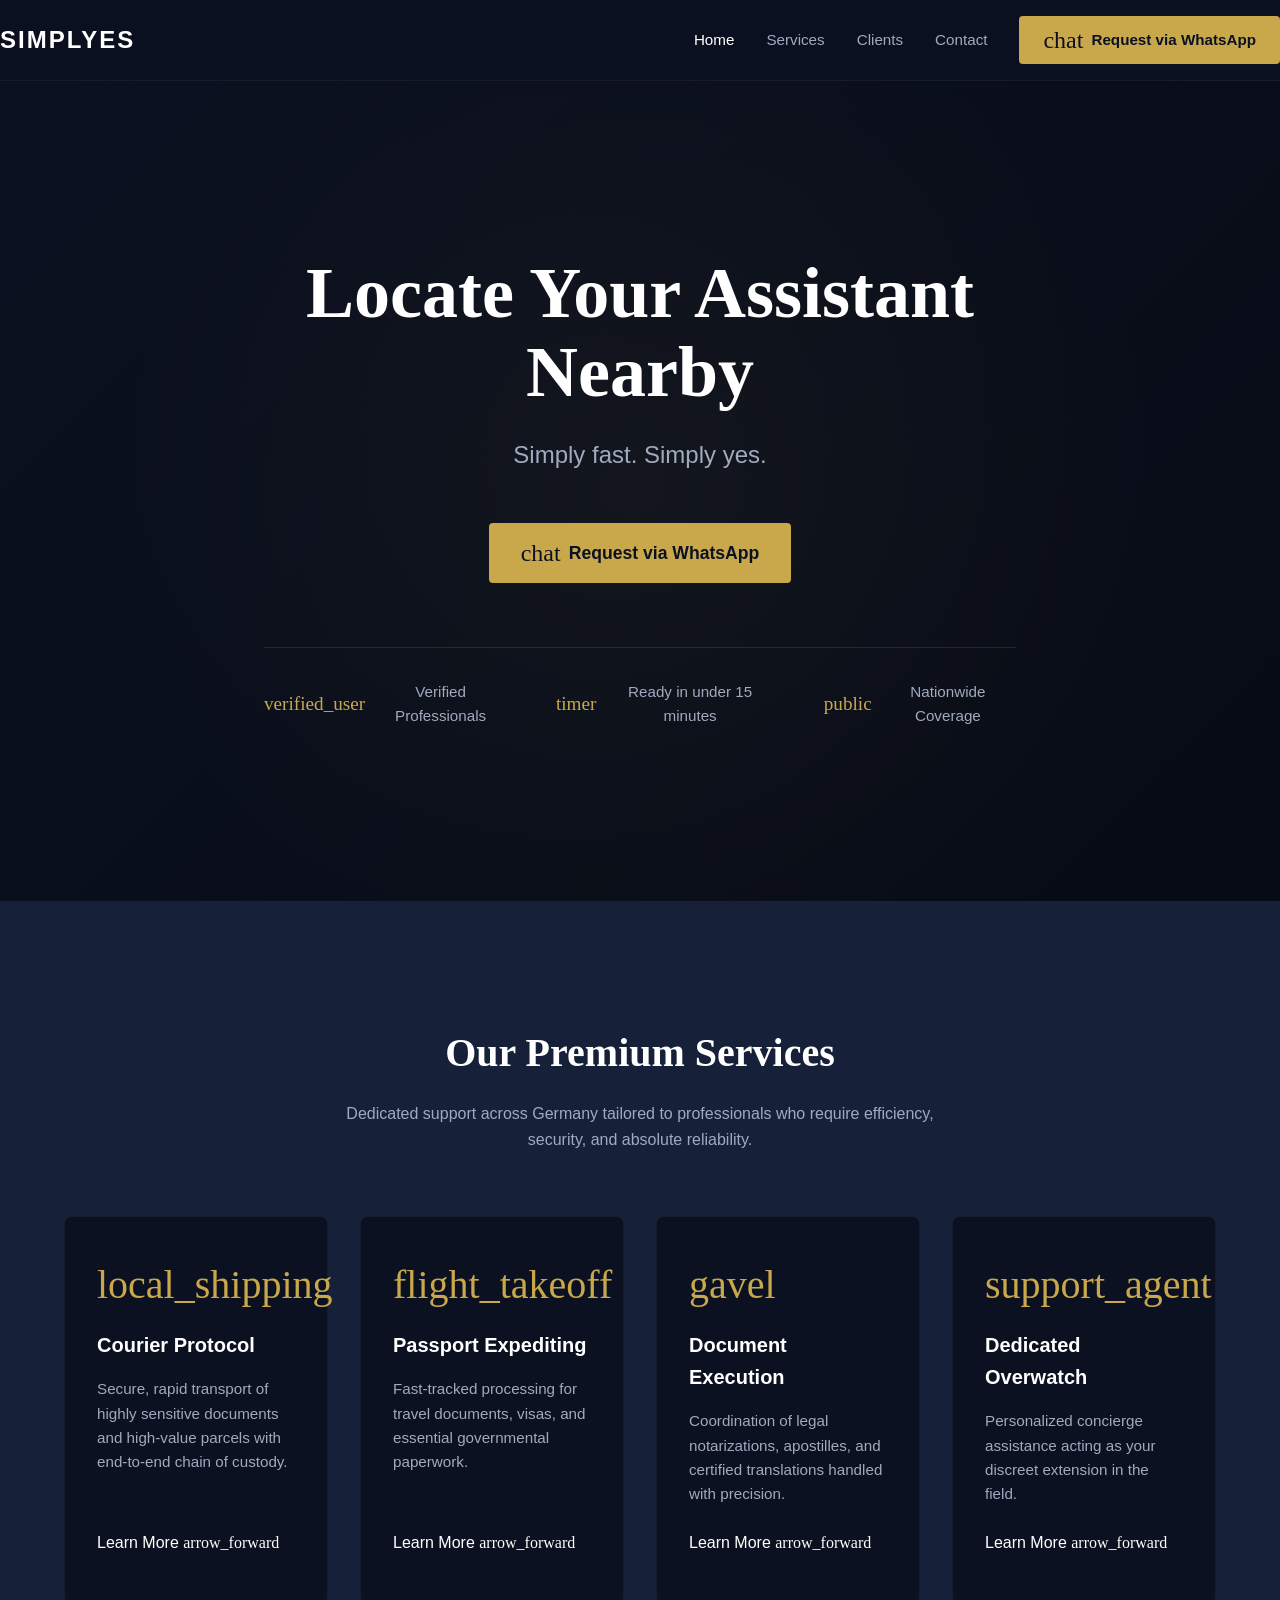
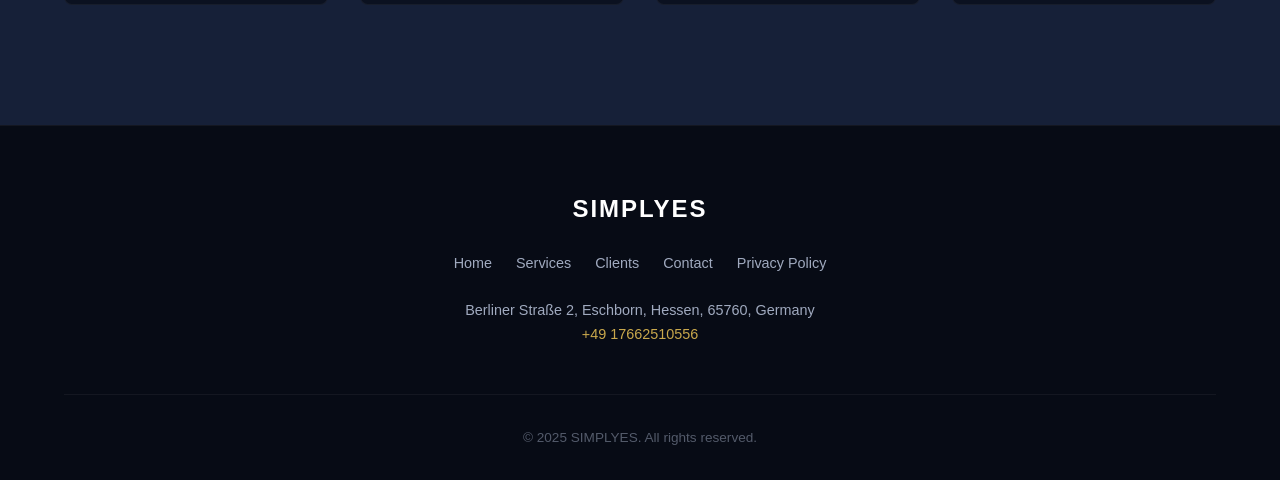
==== commit 8dde0c9e: "Add clients.html page with full content structure and update site navigation - New clients.html: her" ====
--- a/index.html
+++ b/index.html
@@ -30,6 +30,7 @@
       <div class="nav-links" id="navLinks">
         <a href="index.html" class="nav-link active">Home</a>
         <a href="services.html" class="nav-link">Services</a>
+        <a href="clients.html" class="nav-link">Clients</a>
         <a href="contact.html" class="nav-link">Contact</a>
         <a href="https://wa.me/4917662510556" class="cta-button" target="_blank" rel="noopener noreferrer">
           <span class="material-icons">chat</span> Request via WhatsApp
@@ -114,6 +115,7 @@
         <div class="footer-links">
           <a href="index.html" class="footer-link">Home</a>
           <a href="services.html" class="footer-link">Services</a>
+          <a href="clients.html" class="footer-link">Clients</a>
           <a href="contact.html" class="footer-link">Contact</a>
           <a href="#" class="footer-link">Privacy Policy</a>
         </div>
--- a/style.css
+++ b/style.css
@@ -376,6 +376,334 @@
   border-top: 1px solid rgba(255, 255, 255, 0.05);
   color: rgba(160, 170, 191, 0.5);
   font-size: 0.85rem;
+}
+
+/* ─── Clients Page Components ─────────────────────────────── */
+
+/* Section label (small-caps gold) */
+.section-label {
+  display: block;
+  font-family: 'Inter', sans-serif;
+  font-size: 0.75rem;
+  font-weight: 600;
+  letter-spacing: 3px;
+  text-transform: uppercase;
+  color: var(--accent-gold);
+  margin-bottom: 12px;
+}
+
+/* Stat bar (hero stats row) */
+.stat-bar {
+  display: flex;
+  justify-content: center;
+  align-items: center;
+  gap: 0;
+  margin-top: 64px;
+  border-top: 1px solid rgba(255, 255, 255, 0.1);
+  padding-top: 40px;
+}
+
+.stat-item {
+  text-align: center;
+  padding: 0 48px;
+  flex: 1;
+  max-width: 220px;
+}
+
+.stat-item + .stat-item {
+  border-left: 1px solid rgba(255, 255, 255, 0.12);
+}
+
+.stat-number {
+  display: block;
+  font-family: 'Playfair Display', serif;
+  font-size: 2.8rem;
+  font-weight: 700;
+  color: var(--accent-gold);
+  line-height: 1;
+  margin-bottom: 8px;
+}
+
+.stat-label {
+  display: block;
+  font-size: 0.85rem;
+  color: var(--text-gray);
+  letter-spacing: 0.5px;
+  font-weight: 500;
+}
+
+/* Accordion */
+.accordion {
+  display: flex;
+  flex-direction: column;
+  gap: 12px;
+}
+
+.accordion-item {
+  background-color: var(--primary-navy);
+  border: 1px solid rgba(255, 255, 255, 0.07);
+  border-radius: 6px;
+  overflow: hidden;
+  transition: border-color 0.3s ease;
+}
+
+.accordion-item.open {
+  border-color: transparent;
+  border-left: 3px solid var(--accent-gold);
+}
+
+.accordion-header {
+  display: flex;
+  justify-content: space-between;
+  align-items: center;
+  padding: 24px 28px;
+  cursor: pointer;
+  user-select: none;
+  background: none;
+  border: none;
+  width: 100%;
+  text-align: left;
+  color: var(--text-white);
+  transition: background-color 0.2s ease;
+}
+
+.accordion-header:hover {
+  background-color: rgba(201, 168, 76, 0.04);
+}
+
+.accordion-title {
+  font-family: 'Inter', sans-serif;
+  font-size: 1.05rem;
+  font-weight: 600;
+  color: var(--text-white);
+}
+
+.accordion-toggle {
+  font-size: 1.4rem;
+  font-weight: 300;
+  color: var(--accent-gold);
+  line-height: 1;
+  flex-shrink: 0;
+  margin-left: 16px;
+  font-family: 'Inter', sans-serif;
+}
+
+.accordion-body {
+  max-height: 0;
+  overflow: hidden;
+  transition: max-height 0.4s ease;
+}
+
+.accordion-body-inner {
+  padding: 0 28px 28px;
+  display: flex;
+  flex-direction: column;
+  gap: 20px;
+}
+
+.accordion-block-label {
+  font-size: 0.7rem;
+  font-weight: 700;
+  letter-spacing: 2.5px;
+  text-transform: uppercase;
+  color: var(--accent-gold);
+  margin-bottom: 6px;
+}
+
+.accordion-block p {
+  font-size: 0.95rem;
+  color: var(--text-gray);
+  line-height: 1.7;
+}
+
+/* Testimonials */
+.testimonials-section {
+  padding: 120px 0;
+  background-color: var(--primary-navy);
+}
+
+.testimonial-grid {
+  display: grid;
+  grid-template-columns: repeat(3, 1fr);
+  gap: 28px;
+}
+
+.testimonial-card {
+  background-color: var(--primary-navy-light);
+  border: 1px solid rgba(201, 168, 76, 0.2);
+  border-radius: 8px;
+  padding: 36px 32px;
+  display: flex;
+  flex-direction: column;
+  gap: 24px;
+  transition: border-color 0.3s ease, transform 0.3s ease;
+}
+
+.testimonial-card:hover {
+  border-color: rgba(201, 168, 76, 0.5);
+  transform: translateY(-4px);
+}
+
+.testimonial-quote {
+  font-size: 0.98rem;
+  color: var(--text-white);
+  line-height: 1.75;
+  font-style: italic;
+  flex-grow: 1;
+}
+
+.testimonial-quote::before {
+  content: '\201C';
+  color: var(--accent-gold);
+  font-size: 1.4rem;
+  font-family: 'Playfair Display', serif;
+  line-height: 0;
+  vertical-align: -0.3em;
+  margin-right: 4px;
+}
+
+.testimonial-author {
+  display: flex;
+  align-items: center;
+  gap: 16px;
+}
+
+.avatar-circle {
+  width: 44px;
+  height: 44px;
+  border-radius: 50%;
+  background-color: var(--accent-gold);
+  color: var(--primary-navy);
+  display: flex;
+  align-items: center;
+  justify-content: center;
+  font-family: 'Inter', sans-serif;
+  font-size: 0.8rem;
+  font-weight: 700;
+  letter-spacing: 0.5px;
+  flex-shrink: 0;
+}
+
+.testimonial-name {
+  font-family: 'Inter', sans-serif;
+  font-size: 0.95rem;
+  font-weight: 600;
+  color: var(--accent-gold);
+}
+
+.testimonial-role {
+  font-size: 0.82rem;
+  color: var(--text-gray);
+  margin-top: 2px;
+}
+
+/* How It Works / Process Steps */
+.process-section {
+  padding: 120px 0;
+  background-color: var(--primary-navy-light);
+}
+
+.process-steps {
+  display: flex;
+  align-items: flex-start;
+  gap: 0;
+  margin-top: 64px;
+  position: relative;
+}
+
+.process-step {
+  flex: 1;
+  text-align: center;
+  padding: 0 32px;
+  position: relative;
+  z-index: 1;
+}
+
+.process-number {
+  display: inline-flex;
+  align-items: center;
+  justify-content: center;
+  width: 64px;
+  height: 64px;
+  border-radius: 50%;
+  border: 2px solid var(--accent-gold);
+  background-color: var(--primary-navy-light);
+  font-family: 'Playfair Display', serif;
+  font-size: 1.6rem;
+  font-weight: 700;
+  color: var(--accent-gold);
+  margin-bottom: 24px;
+}
+
+.process-step-title {
+  font-family: 'Playfair Display', serif;
+  font-size: 1.25rem;
+  font-weight: 600;
+  color: var(--text-white);
+  margin-bottom: 12px;
+}
+
+.process-step-desc {
+  font-size: 0.92rem;
+  color: var(--text-gray);
+  line-height: 1.7;
+  max-width: 260px;
+  margin: 0 auto;
+}
+
+.process-connector {
+  position: absolute;
+  top: 32px;
+  left: calc(33.333% + 0px);
+  width: 33.333%;
+  height: 1px;
+  background: linear-gradient(90deg, var(--accent-gold) 0%, rgba(201, 168, 76, 0.3) 100%);
+  z-index: 0;
+}
+
+.process-connector:last-of-type {
+  left: calc(66.666%);
+}
+
+/* Capabilities and FAQ sections */
+.capabilities-section {
+  padding: 120px 0;
+  background-color: var(--primary-navy-light);
+}
+
+.faq-section {
+  padding: 120px 0;
+  background-color: var(--primary-navy);
+}
+
+/* CTA Banner */
+.cta-banner {
+  padding: 100px 0;
+  background-color: var(--bg-dark);
+  border-top: 1px solid rgba(201, 168, 76, 0.25);
+  text-align: center;
+}
+
+.cta-banner-title {
+  font-size: 3rem;
+  margin-bottom: 20px;
+}
+
+.cta-banner-sub {
+  font-size: 1.1rem;
+  color: var(--text-gray);
+  margin-bottom: 48px;
+  max-width: 520px;
+  margin-left: auto;
+  margin-right: auto;
+  font-weight: 300;
+}
+
+.cta-banner-buttons {
+  display: flex;
+  justify-content: center;
+  gap: 20px;
+  flex-wrap: wrap;
 }
 
 /* Mobile Responsive */
@@ -417,4 +745,61 @@
   .page-title {
     font-size: 2.5rem;
   }
-}
+
+  /* Clients page mobile */
+  .stat-bar {
+    flex-direction: column;
+    gap: 28px;
+    align-items: center;
+  }
+
+  .stat-item {
+    border-left: none !important;
+    padding: 0;
+    width: 100%;
+    max-width: none;
+  }
+
+  .stat-item + .stat-item {
+    border-left: none;
+    border-top: 1px solid rgba(255, 255, 255, 0.1);
+    padding-top: 28px;
+  }
+
+  .testimonial-grid {
+    grid-template-columns: 1fr;
+  }
+
+  .process-steps {
+    flex-direction: column;
+    align-items: center;
+    gap: 40px;
+  }
+
+  .process-step {
+    padding: 0;
+    width: 100%;
+    max-width: 300px;
+  }
+
+  .process-connector {
+    display: none;
+  }
+
+  .cta-banner-title {
+    font-size: 2rem;
+  }
+
+  .cta-banner-buttons {
+    flex-direction: column;
+    align-items: center;
+  }
+
+  .accordion-header {
+    padding: 20px 20px;
+  }
+
+  .accordion-body-inner {
+    padding: 0 20px 20px;
+  }
+}
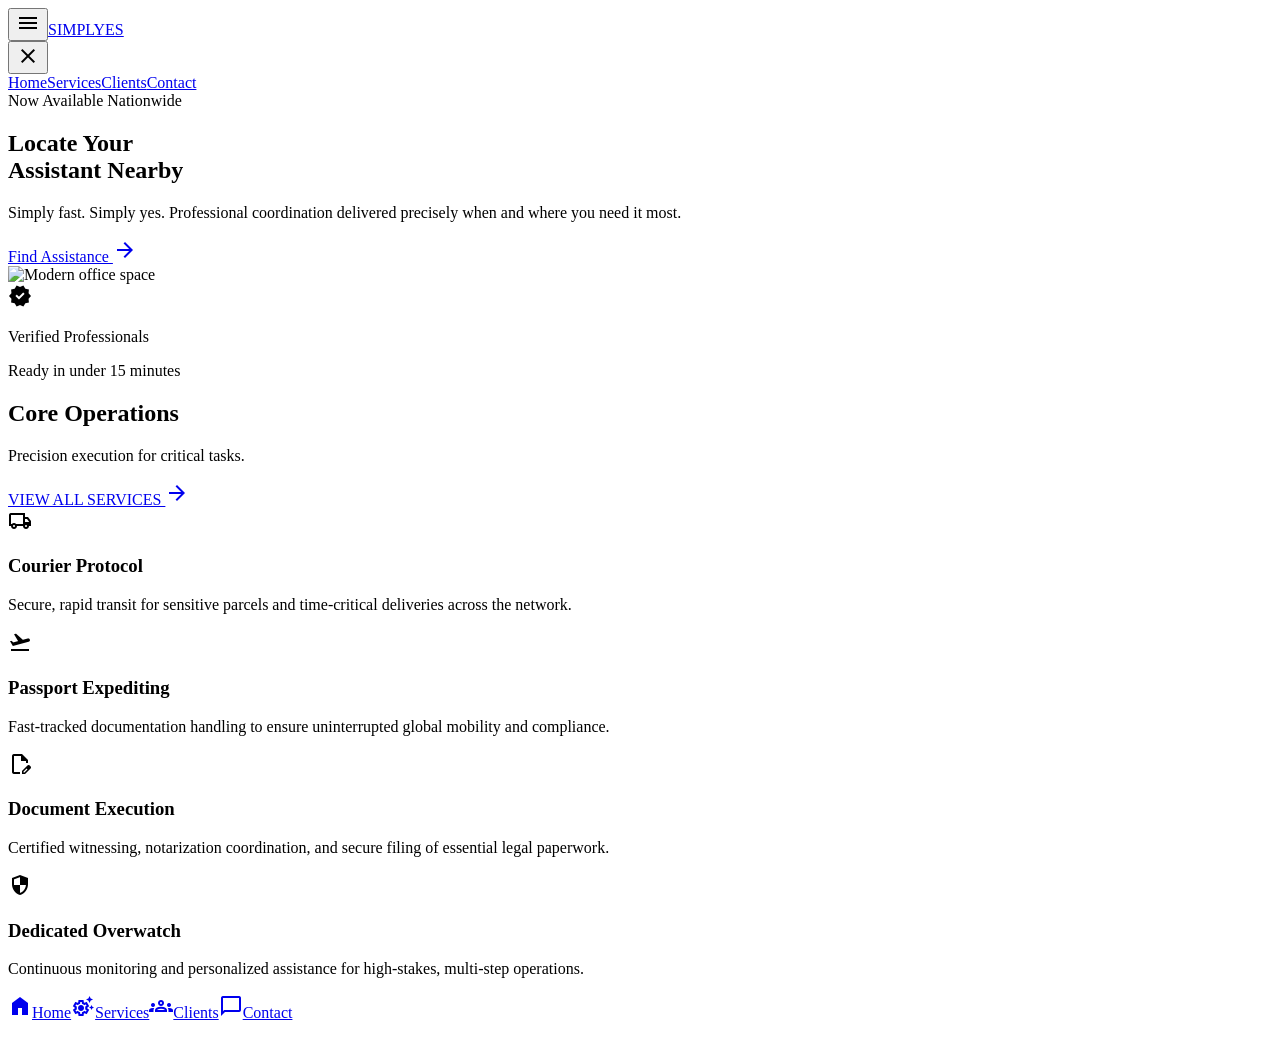
==== commit 6d0f3cb9: "Restore live Tailwind design and add clients page - Restore index.html, services.html, contact.html " ====
--- a/index.html
+++ b/index.html
@@ -1,140 +1,198 @@
 <!DOCTYPE html>
-<html lang="en">
+<html class="light" lang="en">
 <head>
-  <meta charset="UTF-8">
-  <meta name="viewport" content="width=device-width, initial-scale=1.0">
-  <title>SIMPLYES | Professional Concierge & Coordination Services</title>
-  <meta name="description" content="Premium professional coordination services in Germany. Courier, passport expediting, document notarization, and dedicated concierge assistance.">
-  <link rel="canonical" href="https://simplyes.de/index.html">
-  
-  <!-- Security -->
-  <meta http-equiv="Content-Security-Policy" content="default-src 'self'; font-src 'self' https://fonts.googleapis.com https://fonts.gstatic.com; style-src 'self' 'unsafe-inline' https://fonts.googleapis.com https://cdnjs.cloudflare.com; frame-src 'self' https://maps.googleapis.com; img-src 'self' data:; script-src 'self' 'unsafe-inline'; connect-src 'self' https://wa.me;">
-  <meta name="referrer" content="strict-origin-when-cross-origin">
-  <meta http-equiv="X-Content-Type-Options" content="nosniff">
-  <meta http-equiv="X-Frame-Options" content="DENY">
+<meta charset="utf-8"/>
+<meta name="viewport" content="width=device-width, initial-scale=1.0, viewport-fit=cover"/>
+<title>SIMPLYES - Locate Your Assistant</title>
+<link rel="preconnect" href="https://fonts.googleapis.com">
+<link rel="preconnect" href="https://fonts.gstatic.com" crossorigin>
+<link href="https://fonts.googleapis.com/css2?family=Manrope:wght@400;500;600;700;800&family=Inter:wght@400;500;600&display=swap" rel="stylesheet"/>
+<link href="https://fonts.googleapis.com/css2?family=Material+Symbols+Outlined:wght,FILL@100..700,0..1&display=swap" rel="stylesheet"/>
+<link rel="preconnect" href="https://cdn.tailwindcss.com">
+<script src="https://cdn.tailwindcss.com?plugins=forms,container-queries"></script>
+<script id="tailwind-config">
+  tailwind.config = {
+    darkMode: "class",
+    theme: {
+      extend: {
+        "colors": {
+          "on-error": "#ffffff",
+          "surface-container-high": "#e6e9e8",
+          "outline": "#737a67",
+          "tertiary": "#9b3684",
+          "inverse-on-surface": "#eff1f0",
+          "primary-container": "#8bc34a",
+          "on-primary-fixed-variant": "#2e4f00",
+          "surface-bright": "#f8faf9",
+          "primary": "#3e6a00",
+          "on-secondary-fixed": "#00201c",
+          "tertiary-fixed": "#ffd7ee",
+          "on-tertiary-fixed": "#3a0030",
+          "surface-container-highest": "#e1e3e2",
+          "error": "#ba1a1a",
+          "surface-container-lowest": "#ffffff",
+          "secondary-container": "#85f6e5",
+          "on-surface": "#191c1c",
+          "surface-dim": "#d8dada",
+          "on-error-container": "#93000a",
+          "background": "#f8faf9",
+          "on-background": "#191c1c",
+          "inverse-surface": "#2e3131",
+          "surface-variant": "#e1e3e2",
+          "error-container": "#ffdad6",
+          "on-secondary": "#ffffff",
+          "surface-container-low": "#f2f4f3",
+          "tertiary-container": "#ff8bde",
+          "on-surface-variant": "#424939",
+          "primary-fixed-dim": "#9ed75b",
+          "surface-container": "#eceeed",
+          "primary-fixed": "#b9f474",
+          "secondary-fixed": "#85f6e5",
+          "on-primary-container": "#2d4e00",
+          "outline-variant": "#c2c9b4",
+          "on-primary-fixed": "#0f2000",
+          "on-tertiary-fixed-variant": "#7e1b6a",
+          "secondary": "#006a60",
+          "on-primary": "#ffffff",
+          "on-secondary-fixed-variant": "#005048",
+          "on-secondary-container": "#007166",
+          "on-tertiary": "#ffffff",
+          "secondary-fixed-dim": "#67d9c9",
+          "on-tertiary-container": "#7c1968",
+          "inverse-primary": "#9ed75b",
+          "surface": "#f8faf9",
+          "tertiary-fixed-dim": "#ffade4",
+          "surface-tint": "#3e6a00"
+        },
+        "borderRadius": {
+          "DEFAULT": "0.125rem",
+          "lg": "0.25rem",
+          "xl": "0.5rem",
+          "full": "0.75rem"
+        },
+        "spacing": {},
+        "fontFamily": {
+          "headline": ["Manrope"],
+          "body": ["Inter"],
+          "label": ["Inter"]
+        }
+      },
+    },
+  }
+</script>
+<style>
+  /* View Transitions API for modern smooth routing */
+  @view-transition { navigation: auto; }
+  /* Fallback fade-in for older browsers */
+  @keyframes fadeIn { from { opacity: 0; } to { opacity: 1; } }
+  body {
+    min-height: max(884px, 100dvh);
+    animation: fadeIn 0.4s cubic-bezier(0.4, 0, 0.2, 1) forwards;
+  }
+</style>
+</head>
+<body class="bg-surface text-on-surface font-body antialiased selection:bg-primary-fixed selection:text-on-primary-fixed overflow-x-hidden">
 
-  <!-- Fonts & Icons -->
-  <link rel="preconnect" href="https://fonts.googleapis.com">
-  <link rel="preconnect" href="https://fonts.gstatic.com" crossorigin>
-  <link href="https://fonts.googleapis.com/css2?family=Inter:wght@300;400;500;600;700&family=Playfair+Display:wght@400;600;700&display=swap" rel="stylesheet">
-  <link href="https://fonts.googleapis.com/icon?family=Material+Icons" rel="stylesheet">
+<div id="site-header"></div>
 
-  <link rel="stylesheet" href="style.css">
-</head>
-<body>
-
-  <!-- Navbar -->
-  <nav class="navbar">
-    <div class="nav-container">
-      <a href="index.html" class="logo">SIMPLYES</a>
-      <div class="nav-links" id="navLinks">
-        <a href="index.html" class="nav-link active">Home</a>
-        <a href="services.html" class="nav-link">Services</a>
-        <a href="clients.html" class="nav-link">Clients</a>
-        <a href="contact.html" class="nav-link">Contact</a>
-        <a href="https://wa.me/4917662510556" class="cta-button" target="_blank" rel="noopener noreferrer">
-          <span class="material-icons">chat</span> Request via WhatsApp
+<main class="pb-24">
+  <!-- Hero Section -->
+  <section class="relative px-6 pt-8 pb-12 overflow-hidden">
+    <div class="max-w-7xl mx-auto flex flex-col md:flex-row items-center gap-12 relative z-10">
+      <div class="w-full md:w-1/2 flex flex-col items-start text-left z-10">
+        <div class="bg-primary_fixed/20 backdrop-blur-md px-4 py-1.5 rounded-full mb-6 border border-primary/10 inline-flex items-center gap-2">
+          <span class="w-2 h-2 rounded-full bg-primary animate-pulse"></span>
+          <span class="text-xs font-label font-medium text-on-primary-container tracking-wider uppercase">Now Available Nationwide</span>
+        </div>
+        <h1 class="font-headline font-extrabold text-[3.5rem] leading-[1.1] tracking-[-0.02em] text-on-surface mb-6">
+          Locate Your <br/>
+          <span class="text-transparent bg-clip-text bg-gradient-to-r from-primary to-primary-container">Assistant</span> Nearby
+        </h1>
+        <p class="font-body text-lg text-on-surface-variant mb-8 max-w-md leading-relaxed">
+          Simply fast. Simply yes. Professional coordination delivered precisely when and where you need it most.
+        </p>
+        <a href="https://wa.me/4917662510556?text=I%20need%20assistance" target="_blank" class="bg-gradient-to-r from-primary to-primary-container text-on-primary font-label font-medium text-base px-8 py-4 rounded-full shadow-[0px_12px_32px_rgba(25,28,28,0.08)] hover:shadow-[0px_16px_40px_rgba(62,106,0,0.15)] transition-all duration-300 transform hover:-translate-y-1 flex items-center gap-3">
+          Find Assistance
+          <span class="material-symbols-outlined text-sm" style="font-variation-settings: 'FILL' 1;">arrow_forward</span>
         </a>
       </div>
-      <button class="mobile-menu-btn" id="mobileMenuBtn" aria-label="Toggle menu">
-        <span class="material-icons">menu</span>
-      </button>
-    </div>
-  </nav>
-
-  <!-- Hero Section -->
-  <section class="hero">
-    <div class="hero-bg-anim"></div>
-    <div class="hero-content">
-      <h1 class="hero-title">Locate Your Assistant Nearby</h1>
-      <p class="hero-subtitle">Simply fast. Simply yes.</p>
-      <a href="https://wa.me/4917662510556" class="cta-button" style="padding: 16px 32px; font-size: 1.1rem;" target="_blank" rel="noopener noreferrer">
-        <span class="material-icons">chat</span> Request via WhatsApp
-      </a>
-      
-      <div class="trust-bar">
-        <div class="trust-item">
-          <span class="material-icons">verified_user</span> Verified Professionals
-        </div>
-        <div class="trust-item">
-          <span class="material-icons">timer</span> Ready in under 15 minutes
-        </div>
-        <div class="trust-item">
-          <span class="material-icons">public</span> Nationwide Coverage
+      <div class="w-full md:w-1/2 relative h-[400px] md:h-[600px] rounded-[2rem] overflow-hidden bg-surface-container-low isolate">
+        <div class="absolute -inset-4 bg-tertiary-container/30 blur-3xl rounded-full z-0 pointer-events-none"></div>
+        <img alt="Modern office space" fetchpriority="high" loading="eager" class="absolute inset-0 w-full h-full object-cover z-10 mix-blend-multiply opacity-90" src="https://lh3.googleusercontent.com/aida-public/[base64]"/>
+        <!-- Glassmorphism Floating Card -->
+        <div class="absolute bottom-6 left-6 right-6 md:left-auto md:right-8 md:bottom-8 bg-surface/70 backdrop-blur-[20px] p-5 rounded-xl border border-outline-variant/15 shadow-[0px_12px_32px_rgba(25,28,28,0.04)] z-20 flex items-center gap-4">
+          <div class="w-12 h-12 rounded-full bg-primary-container flex items-center justify-center text-on-primary-container">
+            <span class="material-symbols-outlined" style="font-variation-settings: 'FILL' 1;">verified</span>
+          </div>
+          <div>
+            <p class="font-headline font-bold text-on-surface text-sm">Verified Professionals</p>
+            <p class="font-body text-xs text-on-surface-variant">Ready in under 15 minutes</p>
+          </div>
         </div>
       </div>
     </div>
   </section>
 
-  <!-- Services Preview Section -->
-  <section class="services-section">
-    <div class="container">
-      <div class="section-header">
-        <h2 class="section-title">Our Premium Services</h2>
-        <p style="color: var(--text-gray); max-width: 600px; margin: 0 auto;">Dedicated support across Germany tailored to professionals who require efficiency, security, and absolute reliability.</p>
+  <!-- Core Operations Bento Grid -->
+  <section class="px-6 py-16 bg-surface-container-low">
+    <div class="max-w-7xl mx-auto">
+      <div class="mb-12 flex flex-col md:flex-row md:items-end justify-between gap-4">
+        <div>
+          <h2 class="font-headline font-bold text-3xl text-on-surface tracking-tight">Core Operations</h2>
+          <p class="font-body text-on-surface-variant mt-2">Precision execution for critical tasks.</p>
+        </div>
+        <a href="services.html" class="text-primary font-label font-medium text-sm tracking-widest flex items-center gap-2 hover:opacity-80 transition-opacity">
+          VIEW ALL SERVICES
+          <span class="material-symbols-outlined text-xs">arrow_forward</span>
+        </a>
       </div>
-      
-      <div class="services-grid">
-        <!-- Service 1 -->
-        <div class="service-card">
-          <span class="material-icons service-icon">local_shipping</span>
-          <h3 class="service-title">Courier Protocol</h3>
-          <p class="service-desc">Secure, rapid transport of highly sensitive documents and high-value parcels with end-to-end chain of custody.</p>
-          <a href="services.html" class="service-link">Learn More <span class="material-icons" style="font-size: 1rem;">arrow_forward</span></a>
+      <div class="grid grid-cols-1 md:grid-cols-2 gap-6">
+        <!-- Card 1 -->
+        <div class="group bg-surface-container-lowest p-8 rounded-2xl flex flex-col gap-6 hover:shadow-[0px_12px_32px_rgba(25,28,28,0.04)] transition-all duration-300">
+          <div class="w-14 h-14 rounded-full bg-surface-container-low flex items-center justify-center group-hover:bg-primary-container/20 transition-colors">
+            <span class="material-symbols-outlined text-2xl text-primary" style="font-variation-settings: 'FILL' 0;">local_shipping</span>
+          </div>
+          <div>
+            <h3 class="font-headline font-bold text-xl text-on-surface mb-2">Courier Protocol</h3>
+            <p class="font-body text-on-surface-variant text-sm leading-relaxed">Secure, rapid transit for sensitive parcels and time-critical deliveries across the network.</p>
+          </div>
         </div>
-        <!-- Service 2 -->
-        <div class="service-card">
-          <span class="material-icons service-icon">flight_takeoff</span>
-          <h3 class="service-title">Passport Expediting</h3>
-          <p class="service-desc">Fast-tracked processing for travel documents, visas, and essential governmental paperwork.</p>
-          <a href="services.html" class="service-link">Learn More <span class="material-icons" style="font-size: 1rem;">arrow_forward</span></a>
+        <!-- Card 2 -->
+        <div class="group bg-surface-container-lowest p-8 rounded-2xl flex flex-col gap-6 hover:shadow-[0px_12px_32px_rgba(25,28,28,0.04)] transition-all duration-300">
+          <div class="w-14 h-14 rounded-full bg-surface-container-low flex items-center justify-center group-hover:bg-secondary-container/30 transition-colors">
+            <span class="material-symbols-outlined text-2xl text-secondary" style="font-variation-settings: 'FILL' 0;">flight_takeoff</span>
+          </div>
+          <div>
+            <h3 class="font-headline font-bold text-xl text-on-surface mb-2">Passport Expediting</h3>
+            <p class="font-body text-on-surface-variant text-sm leading-relaxed">Fast-tracked documentation handling to ensure uninterrupted global mobility and compliance.</p>
+          </div>
         </div>
-        <!-- Service 3 -->
-        <div class="service-card">
-          <span class="material-icons service-icon">gavel</span>
-          <h3 class="service-title">Document Execution</h3>
-          <p class="service-desc">Coordination of legal notarizations, apostilles, and certified translations handled with precision.</p>
-          <a href="services.html" class="service-link">Learn More <span class="material-icons" style="font-size: 1rem;">arrow_forward</span></a>
+        <!-- Card 3 -->
+        <div class="group bg-surface-container-lowest p-8 rounded-2xl flex flex-col gap-6 hover:shadow-[0px_12px_32px_rgba(25,28,28,0.04)] transition-all duration-300">
+          <div class="w-14 h-14 rounded-full bg-surface-container-low flex items-center justify-center group-hover:bg-secondary-container/30 transition-colors">
+            <span class="material-symbols-outlined text-2xl text-secondary" style="font-variation-settings: 'FILL' 0;">edit_document</span>
+          </div>
+          <div>
+            <h3 class="font-headline font-bold text-xl text-on-surface mb-2">Document Execution</h3>
+            <p class="font-body text-on-surface-variant text-sm leading-relaxed">Certified witnessing, notarization coordination, and secure filing of essential legal paperwork.</p>
+          </div>
         </div>
-        <!-- Service 4 -->
-        <div class="service-card">
-          <span class="material-icons service-icon">support_agent</span>
-          <h3 class="service-title">Dedicated Overwatch</h3>
-          <p class="service-desc">Personalized concierge assistance acting as your discreet extension in the field.</p>
-          <a href="services.html" class="service-link">Learn More <span class="material-icons" style="font-size: 1rem;">arrow_forward</span></a>
+        <!-- Card 4 -->
+        <div class="group bg-surface-container-lowest p-8 rounded-2xl flex flex-col gap-6 hover:shadow-[0px_12px_32px_rgba(25,28,28,0.04)] transition-all duration-300">
+          <div class="w-14 h-14 rounded-full bg-surface-container-low flex items-center justify-center group-hover:bg-primary-container/20 transition-colors">
+            <span class="material-symbols-outlined text-2xl text-primary" style="font-variation-settings: 'FILL' 0;">security</span>
+          </div>
+          <div>
+            <h3 class="font-headline font-bold text-xl text-on-surface mb-2">Dedicated Overwatch</h3>
+            <p class="font-body text-on-surface-variant text-sm leading-relaxed">Continuous monitoring and personalized assistance for high-stakes, multi-step operations.</p>
+          </div>
         </div>
       </div>
     </div>
   </section>
+</main>
 
-  <!-- Footer -->
-  <footer class="footer">
-    <div class="container">
-      <div class="footer-content">
-        <div class="footer-logo">SIMPLYES</div>
-        <div class="footer-links">
-          <a href="index.html" class="footer-link">Home</a>
-          <a href="services.html" class="footer-link">Services</a>
-          <a href="clients.html" class="footer-link">Clients</a>
-          <a href="contact.html" class="footer-link">Contact</a>
-          <a href="#" class="footer-link">Privacy Policy</a>
-        </div>
-        <p style="color: var(--text-gray); font-size: 0.9rem;">
-          Berliner Straße 2, Eschborn, Hessen, 65760, Germany<br>
-          <a href="tel:+4917662510556" style="color: var(--accent-gold); text-decoration: none;">+49 17662510556</a>
-        </p>
-      </div>
-      <div class="footer-bottom">
-        &copy; 2025 SIMPLYES. All rights reserved.
-      </div>
-    </div>
-  </footer>
-
-  <script>
-    document.getElementById('mobileMenuBtn').addEventListener('click', function() {
-      const navLinks = document.getElementById('navLinks');
-      navLinks.classList.toggle('active');
-    });
-  </script>
+<div id="site-nav"></div>
+<script src="components.js"></script>
 </body>
 </html>
